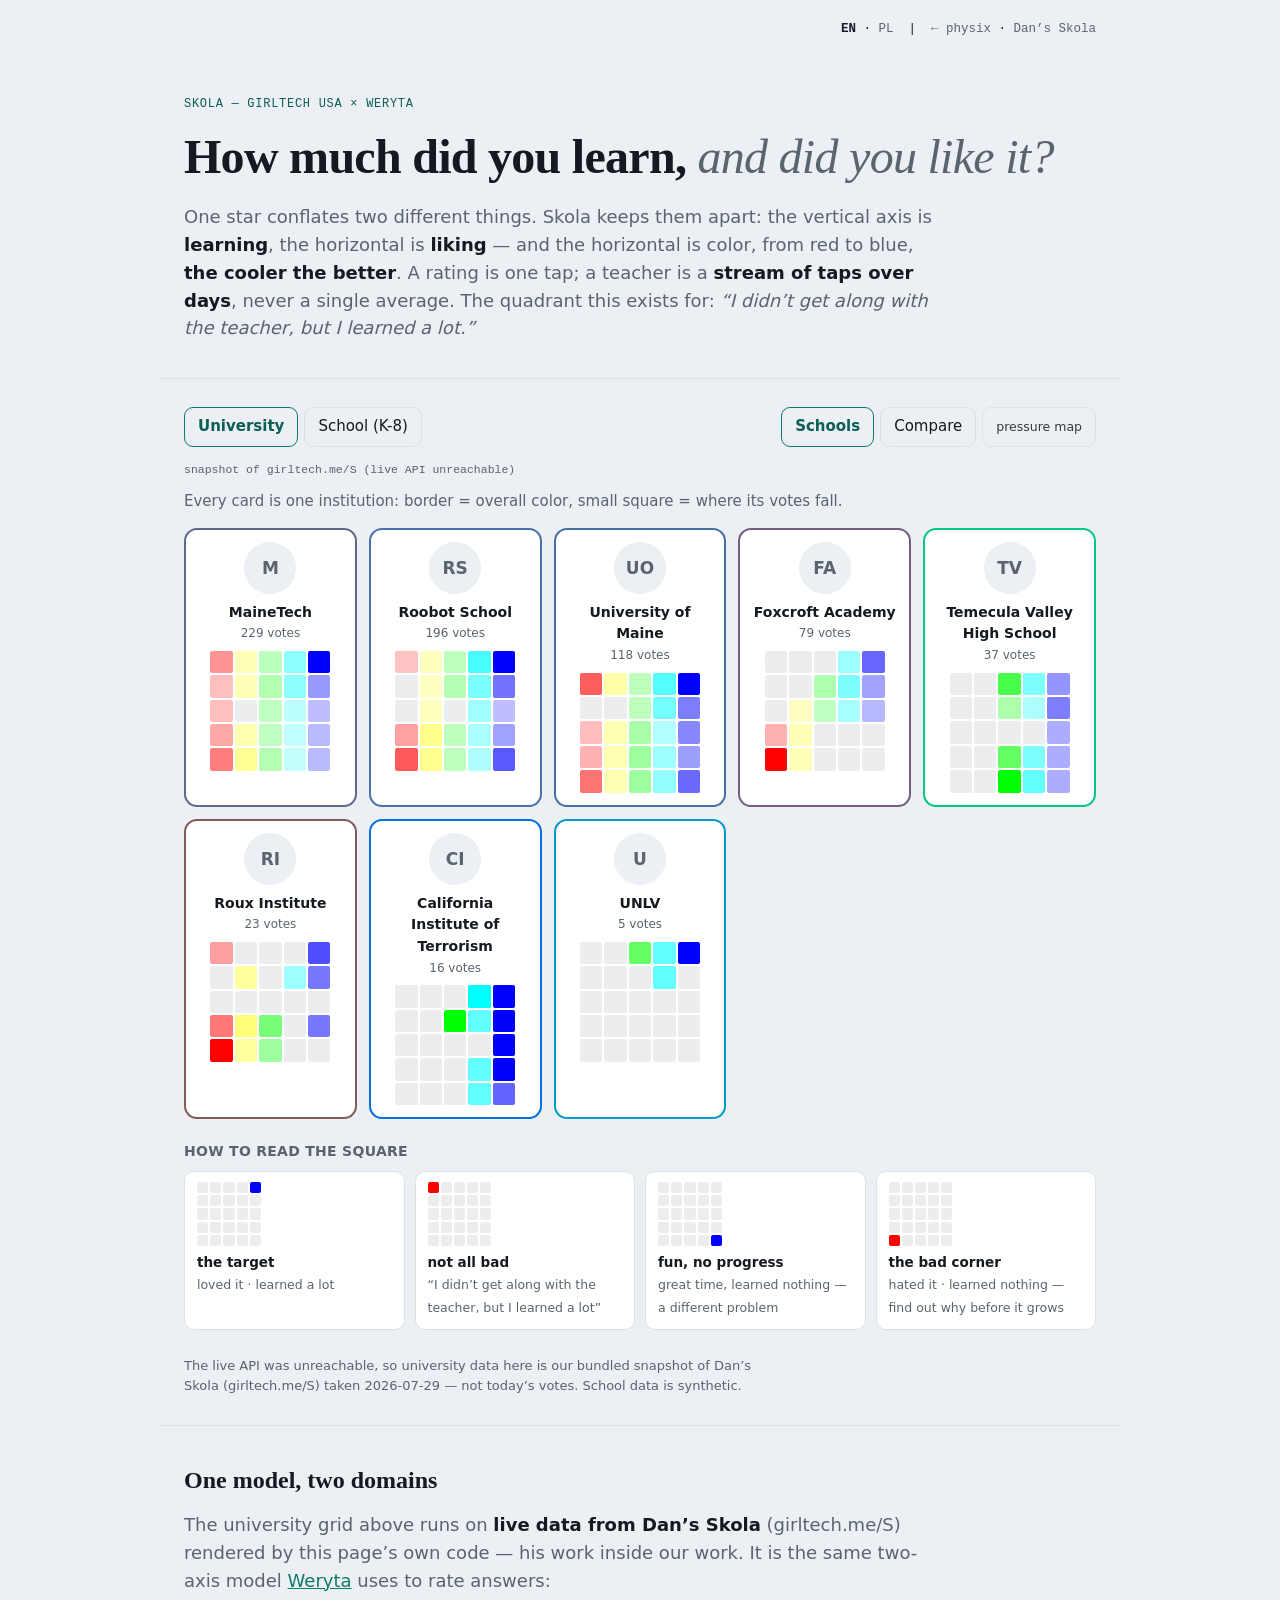
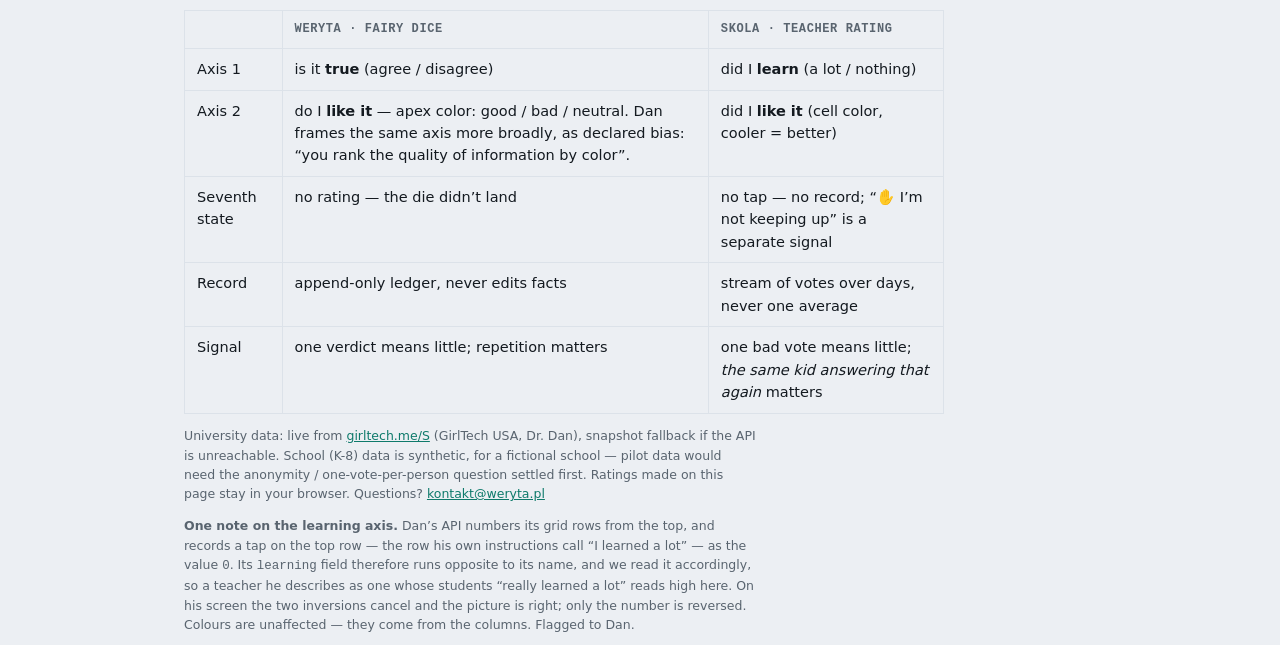
==== index.html @ 80bf125f "Skola — teacher rating on two axes (GirlTech USA × Weryta) Live data from Dan's Skola API (girltech." ====
<!doctype html>
<html lang="en">
<head>
<meta charset="utf-8">
<meta name="viewport" content="width=device-width, initial-scale=1">
<meta name="description" content="Skola — rate a teacher on two axes: how much you learned and how much you liked it. One tap. The same model as Weryta's Fairy Dice, in a second domain.">
<link rel="canonical" href="https://skola.weryta.com/">
<link rel="alternate" hreflang="en" href="https://skola.weryta.com/">
<link rel="alternate" hreflang="pl" href="https://skola.weryta.com/pl/">
<link rel="alternate" hreflang="x-default" href="https://skola.weryta.com/">
<title>Skola — teacher rating on two axes, one tap</title>
<style>
:root{
  --paper:#eceff3; --card:#ffffff; --ink:#141a20; --muted:#59646f;
  --line:#dce2e9; --accent:#0e7a6b; --accent-ink:#0b5f54;
  --serif:"Iowan Old Style",Georgia,"Times New Roman",serif;
  --sans:system-ui,-apple-system,"Segoe UI",Roboto,Helvetica,sans-serif;
  --mono:ui-monospace,"SF Mono","JetBrains Mono","Cascadia Code",Menlo,monospace;
}
@media (prefers-color-scheme:dark){:root{
  --paper:#0d1217; --card:#151c23; --ink:#e7edf3; --muted:#94a2b0;
  --line:#232d38; --accent:#39b7a2; --accent-ink:#5fcdb9;
}}
*{box-sizing:border-box}
body{background:var(--paper);color:var(--ink);font-family:var(--sans);line-height:1.55;margin:0;-webkit-font-smoothing:antialiased}
.wrap{max-width:960px;margin:0 auto;padding:0 24px}
.rule{max-width:960px;margin:28px auto;border:0;border-top:1px solid var(--line)}
.langsw{max-width:960px;margin:0 auto;padding:20px 24px 0;font-family:var(--mono);font-size:12.5px;text-align:right}
.langsw a{color:var(--muted);text-decoration:none}.langsw a.on{color:var(--ink);font-weight:700}.langsw a:hover{color:var(--accent)}
.hero{padding:56px 24px 8px;max-width:960px;margin:0 auto}
.eyebrow{font-family:var(--mono);font-size:12px;letter-spacing:.06em;color:var(--accent-ink);text-transform:uppercase;margin:0 0 18px}
h1{font-family:var(--serif);font-size:clamp(32px,5.4vw,48px);font-weight:600;line-height:1.06;letter-spacing:-.015em;margin:0;text-wrap:balance}
h1 .light{color:var(--muted);font-style:italic;font-weight:500}
h2{font-family:var(--serif);font-size:24px;font-weight:600;margin:36px 0 12px}
.lede{font-size:18px;color:var(--muted);max-width:66ch;margin:20px 0 0}
.lede strong{color:var(--ink);font-weight:600}
table.map{border-collapse:collapse;width:100%;max-width:760px;font-size:14.5px}
table.map th,table.map td{border:1px solid var(--line);padding:9px 12px;text-align:left;vertical-align:top}
table.map th{font-family:var(--mono);font-size:12px;letter-spacing:.05em;text-transform:uppercase;color:var(--muted)}
footer{padding:44px 24px 72px;color:var(--muted);font-size:12.5px}
footer .fnote{max-width:72ch}
a{color:var(--accent)}
</style>
</head>
<body>
<div class="langsw"><a class="on" href="/">EN</a> · <a href="/pl/">PL</a> &nbsp;|&nbsp; <a href="https://physix.weryta.com/">← physix</a> · <a href="https://girltech.me/S">Dan’s Skola</a></div>
<section class="hero">
  <p class="eyebrow">Skola — GirlTech USA × Weryta</p>
  <h1>How much did you learn, <span class="light">and did you like it?</span></h1>
  <p class="lede">One star conflates two different things. Skola keeps them apart:
  the vertical axis is <strong>learning</strong>, the horizontal is <strong>liking</strong> —
  and the horizontal is color, from red to blue, <strong>the cooler the better</strong>.
  A rating is one tap; a teacher is a <strong>stream of taps over days</strong>, never a single average.
  The quadrant this exists for: <em>“I didn’t get along with the teacher, but I learned a lot.”</em></p>
</section>
<hr class="rule">
<section class="wrap">
  <div id="skola"></div>
</section>
<hr class="rule">
<section class="wrap">
  <h2>One model, two domains</h2>
  <p class="lede" style="margin:0 0 16px">The university grid above runs on <strong>live data from Dan’s Skola</strong>
  (girltech.me/S) rendered by this page’s own code — his work inside our work. It is the same
  two-axis model <a href="https://weryta.pl">Weryta</a> uses to rate answers:</p>
  <table class="map">
    <tr><th></th><th>Weryta · Fairy Dice</th><th>Skola · teacher rating</th></tr>
    <tr><td>Axis 1</td><td>is it <strong>true</strong> (agree / disagree)</td><td>did I <strong>learn</strong> (a lot / nothing)</td></tr>
    <tr><td>Axis 2</td><td>do I <strong>like it</strong> — apex color: good / bad / neutral.
        Dan frames the same axis more broadly, as declared bias: “you rank the quality of information by color”.</td>
        <td>did I <strong>like it</strong> (cell color, cooler = better)</td></tr>
    <tr><td>Seventh state</td><td>no rating — the die didn’t land</td><td>no tap — no record; “✋ I’m not keeping up” is a separate signal</td></tr>
    <tr><td>Record</td><td>append-only ledger, never edits facts</td><td>stream of votes over days, never one average</td></tr>
    <tr><td>Signal</td><td>one verdict means little; repetition matters</td><td>one bad vote means little; <em>the same kid answering that again</em> matters</td></tr>
  </table>
</section>
<footer class="wrap">
  <p class="fnote">University data: live from <a href="https://girltech.me/S">girltech.me/S</a> (GirlTech USA, Dr. Dan),
  snapshot fallback if the API is unreachable. School (K-8) data is synthetic, for a fictional school —
  pilot data would need the anonymity / one-vote-per-person question settled first. Ratings made on this
  page stay in your browser. Questions? <a href="mailto:kontakt@weryta.pl">kontakt@weryta.pl</a></p>
  <p class="fnote" style="margin-top:12px"><strong>One note on the learning axis.</strong> Dan’s API numbers its
  grid rows from the top, and records a tap on the top row — the row his own instructions call “I learned a
  lot” — as the value <code>0</code>. Its <code>learning</code> field therefore runs opposite to its name, and
  we read it accordingly, so a teacher he describes as one whose students “really learned a lot” reads high
  here. On his screen the two inversions cancel and the picture is right; only the number is reversed. Colours
  are unaffected — they come from the columns. Flagged to Dan.</p>
</footer>
<script src="/assets/skola-data.js"></script>
<script src="/assets/skola.js"></script>
<script>Skola.mount(document.getElementById('skola'), { lang: 'en' });</script>
</body>
</html>
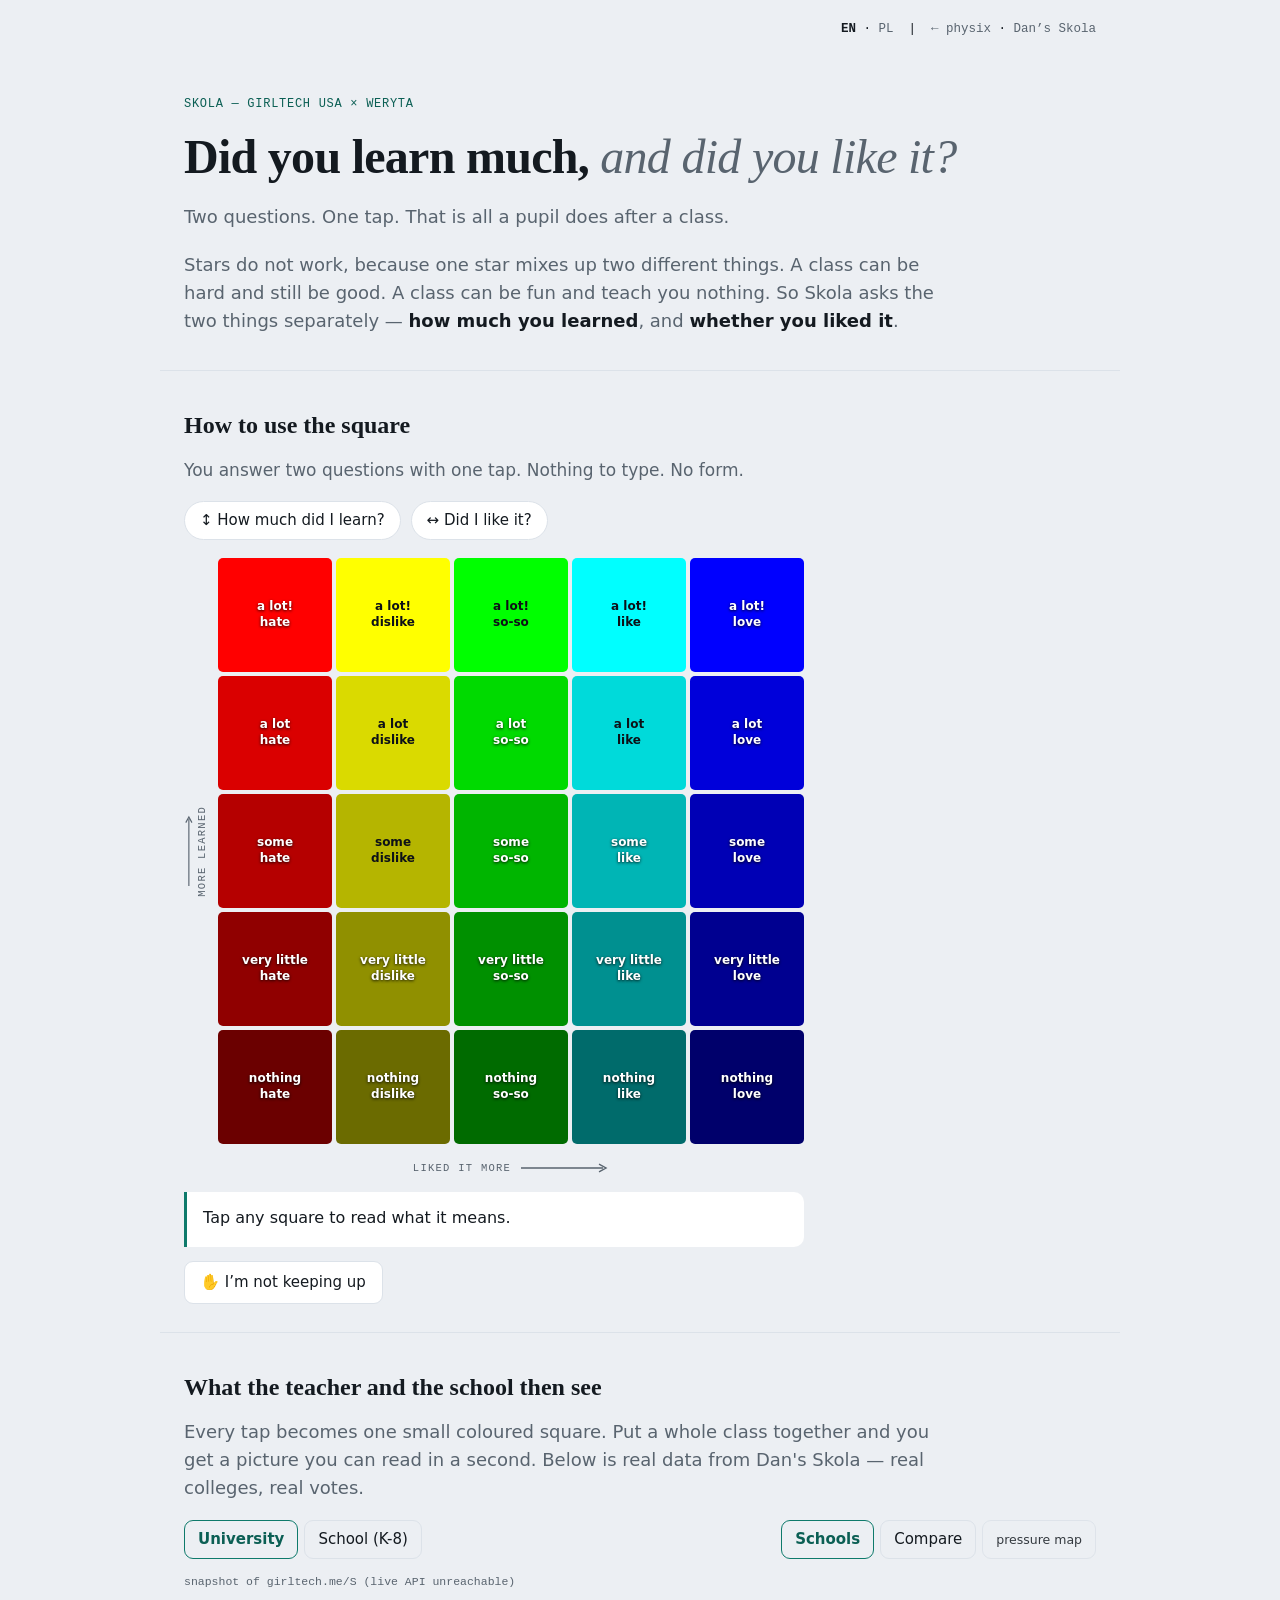
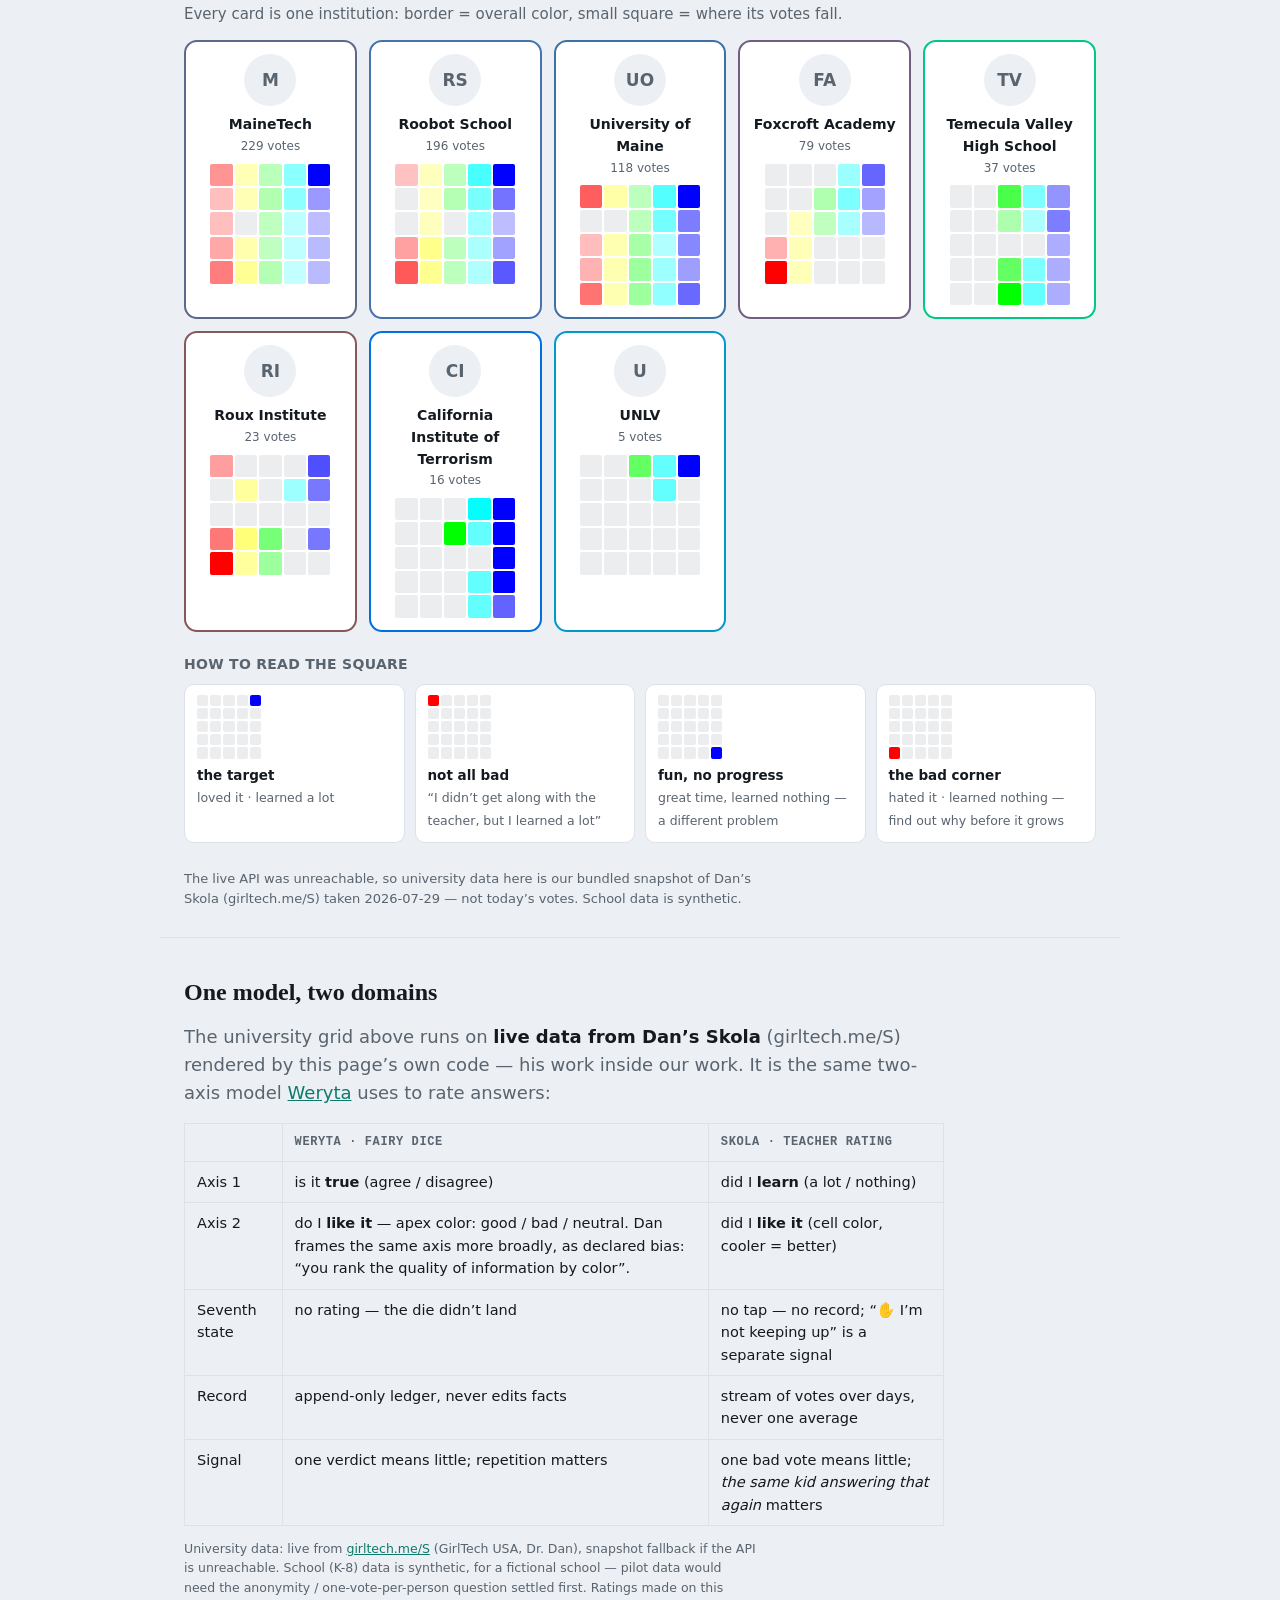
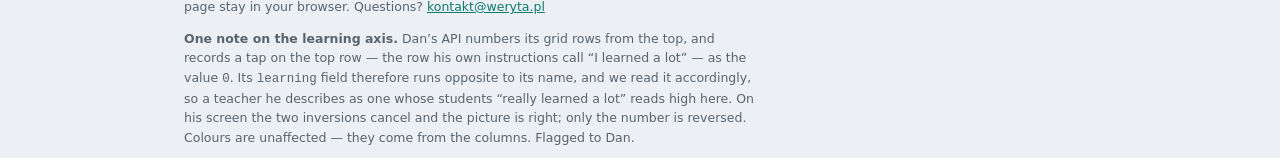
==== commit a7abaa14: "Big annotated square with axis arrows + plain-language copy - Skola.guide(): 5x5 explainer, all 25 c" ====
--- a/index.html
+++ b/index.html
@@ -43,18 +43,27 @@
 </style>
 </head>
 <body>
-<div class="langsw"><a class="on" href="/">EN</a> · <a href="/pl/">PL</a> &nbsp;|&nbsp; <a href="https://physix.weryta.com/">← physix</a> · <a href="https://girltech.me/S">Dan’s Skola</a></div>
+<div class="langsw"><a class="on" href="./">EN</a> · <a href="pl/">PL</a> &nbsp;|&nbsp; <a href="https://physix.weryta.com/">← physix</a> · <a href="https://girltech.me/S">Dan’s Skola</a></div>
 <section class="hero">
   <p class="eyebrow">Skola — GirlTech USA × Weryta</p>
-  <h1>How much did you learn, <span class="light">and did you like it?</span></h1>
-  <p class="lede">One star conflates two different things. Skola keeps them apart:
-  the vertical axis is <strong>learning</strong>, the horizontal is <strong>liking</strong> —
-  and the horizontal is color, from red to blue, <strong>the cooler the better</strong>.
-  A rating is one tap; a teacher is a <strong>stream of taps over days</strong>, never a single average.
-  The quadrant this exists for: <em>“I didn’t get along with the teacher, but I learned a lot.”</em></p>
+  <h1>Did you learn much, <span class="light">and did you like it?</span></h1>
+  <p class="lede">Two questions. One tap. That is all a pupil does after a class.</p>
+  <p class="lede">Stars do not work, because one star mixes up two different things.
+  A class can be hard and still be good. A class can be fun and teach you nothing.
+  So Skola asks the two things separately — <strong>how much you learned</strong>,
+  and <strong>whether you liked it</strong>.</p>
 </section>
 <hr class="rule">
 <section class="wrap">
+  <h2>How to use the square</h2>
+  <div id="skola-guide"></div>
+</section>
+<hr class="rule">
+<section class="wrap">
+  <h2>What the teacher and the school then see</h2>
+  <p class="lede" style="margin:0 0 18px">Every tap becomes one small coloured square.
+  Put a whole class together and you get a picture you can read in a second.
+  Below is real data from Dan's Skola — real colleges, real votes.</p>
   <div id="skola"></div>
 </section>
 <hr class="rule">
@@ -86,8 +95,11 @@
   here. On his screen the two inversions cancel and the picture is right; only the number is reversed. Colours
   are unaffected — they come from the columns. Flagged to Dan.</p>
 </footer>
-<script src="/assets/skola-data.js"></script>
-<script src="/assets/skola.js"></script>
-<script>Skola.mount(document.getElementById('skola'), { lang: 'en' });</script>
+<script src="assets/skola-data.js"></script>
+<script src="assets/skola.js"></script>
+<script>
+Skola.guide(document.getElementById('skola-guide'), 'en');
+Skola.mount(document.getElementById('skola'), { lang: 'en' });
+</script>
 </body>
 </html>
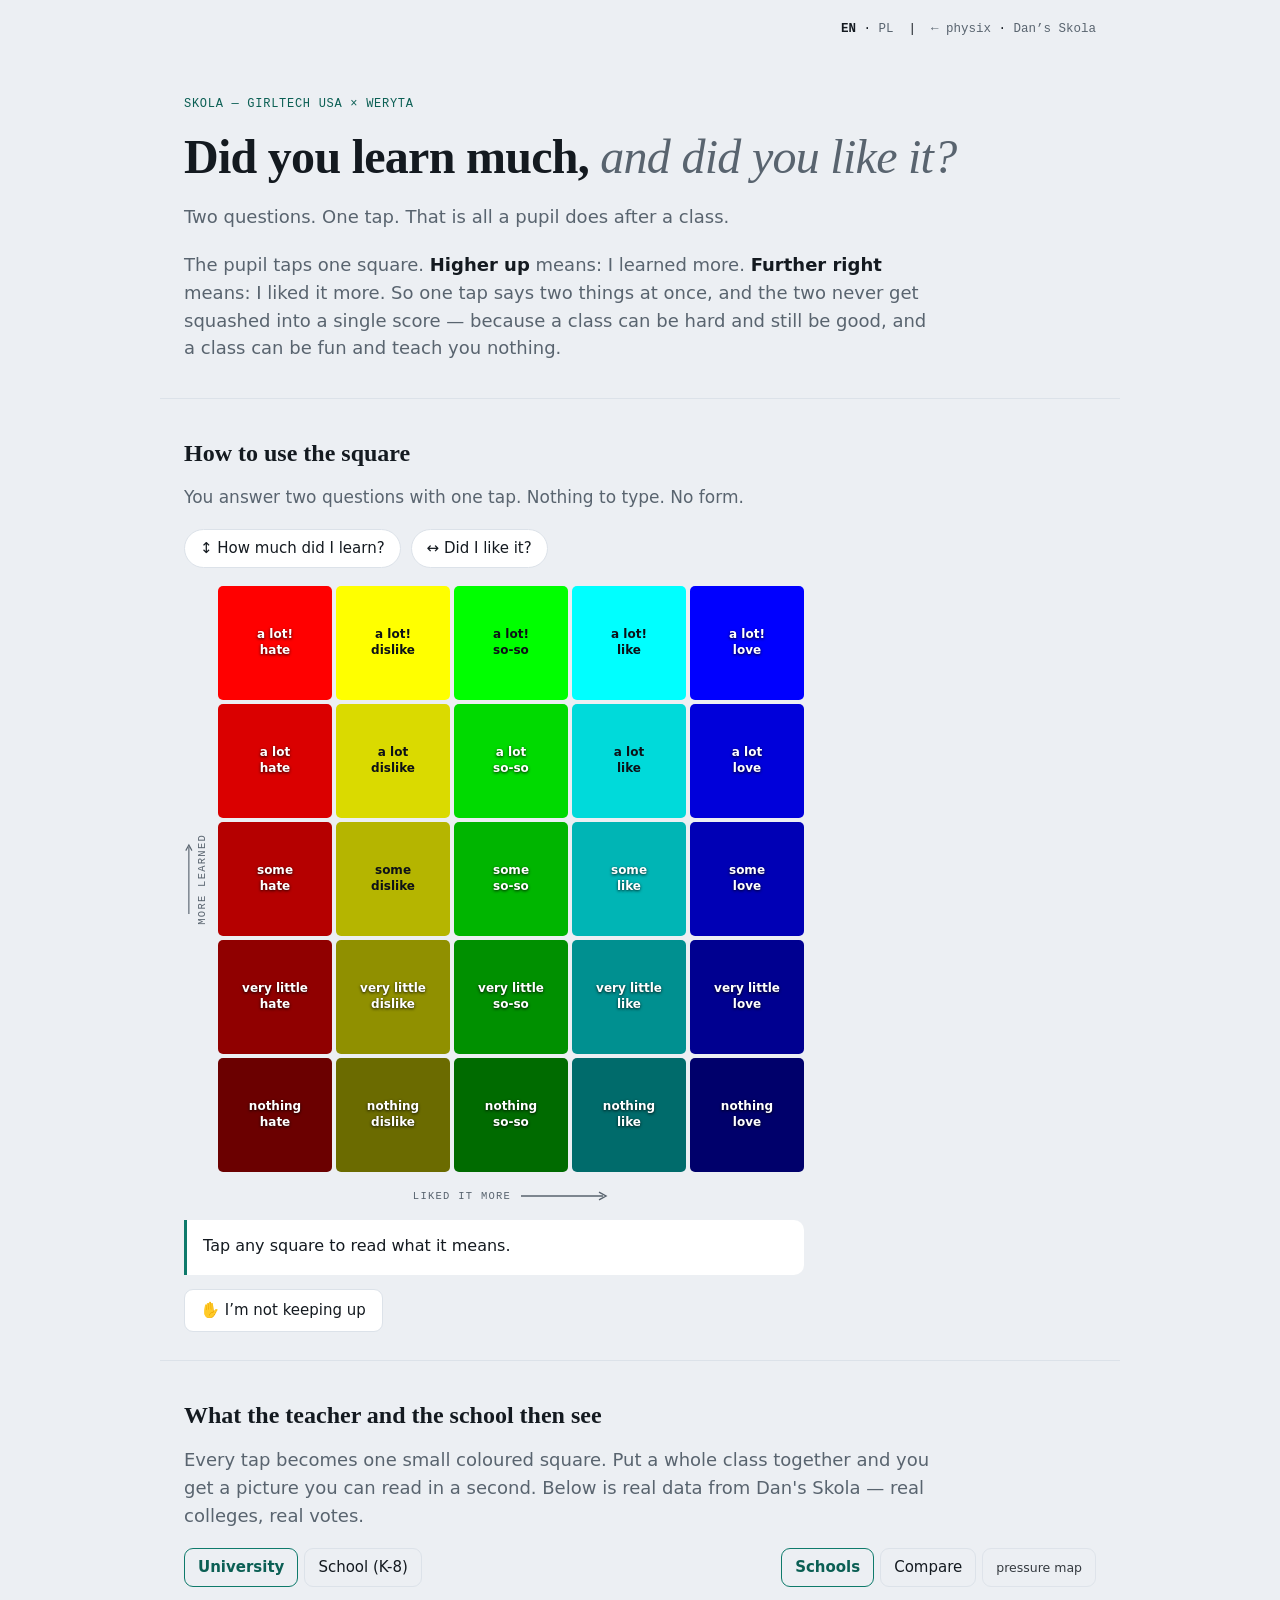
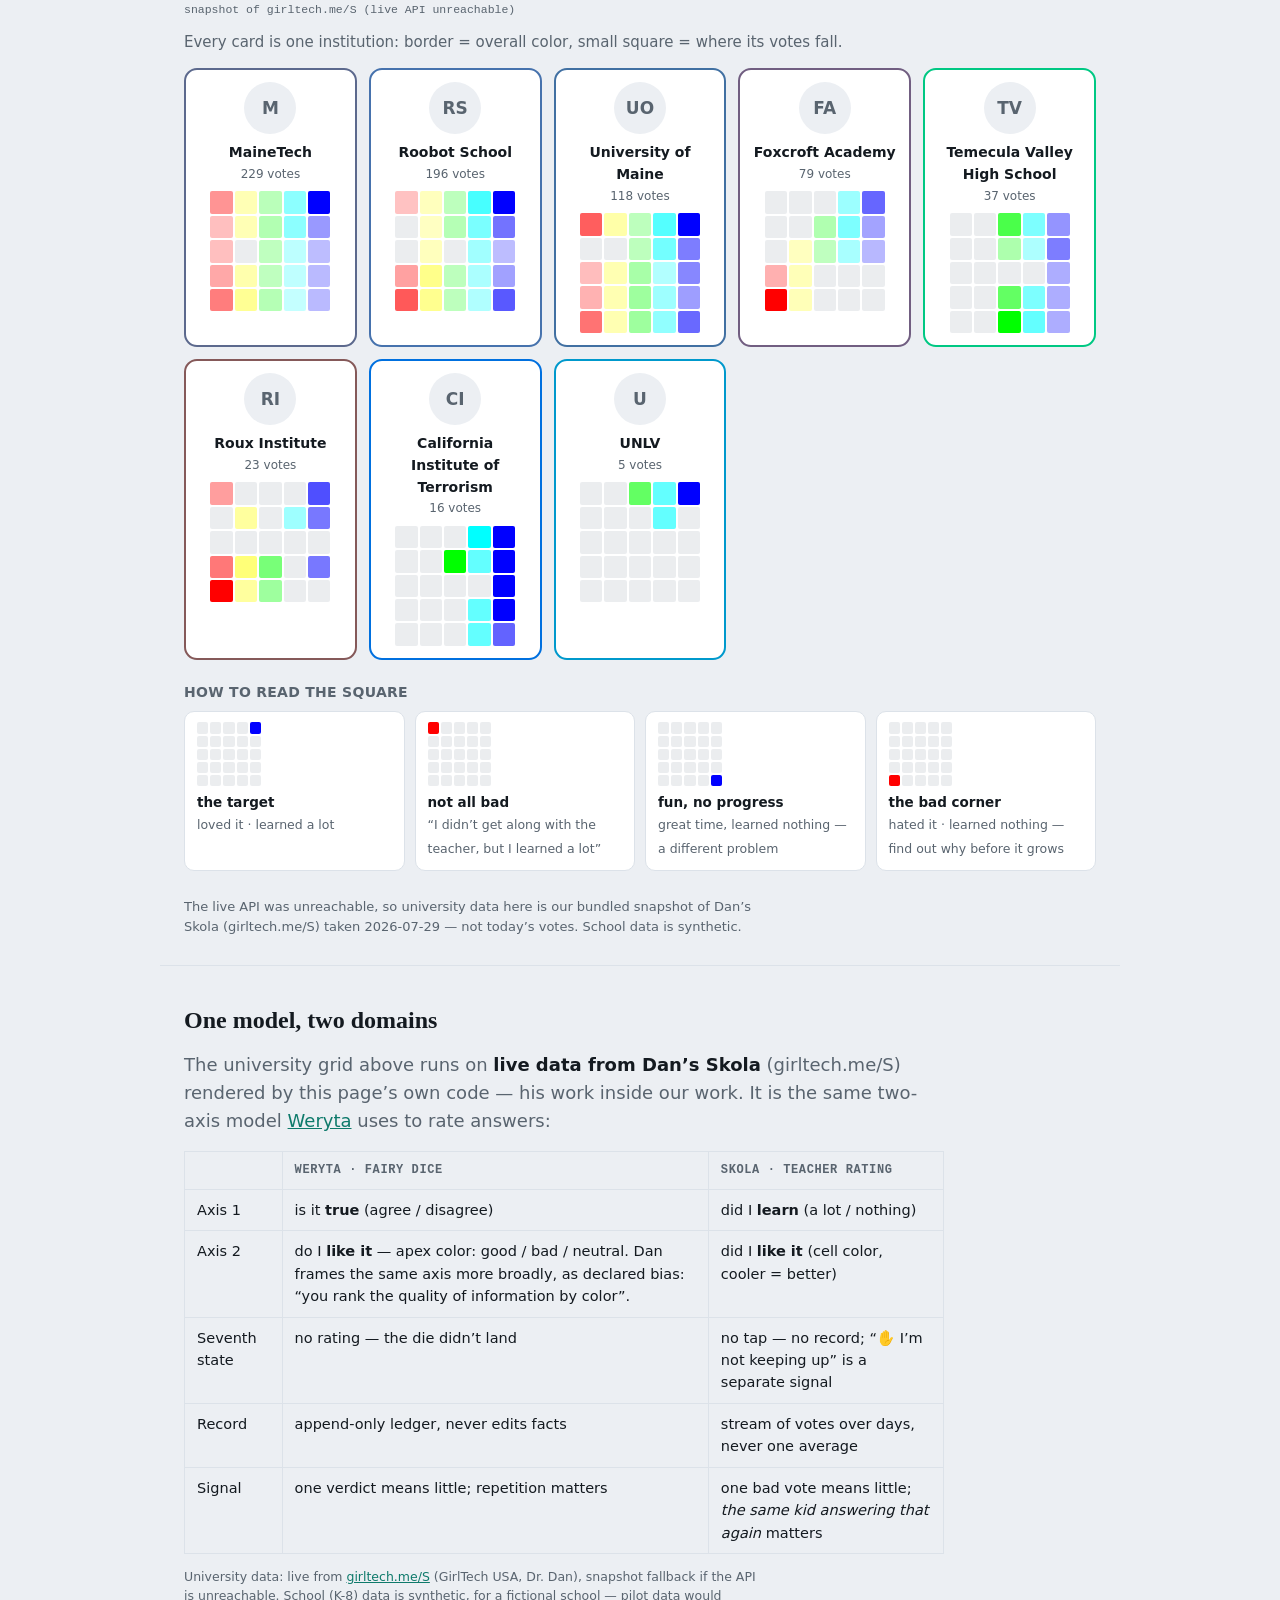
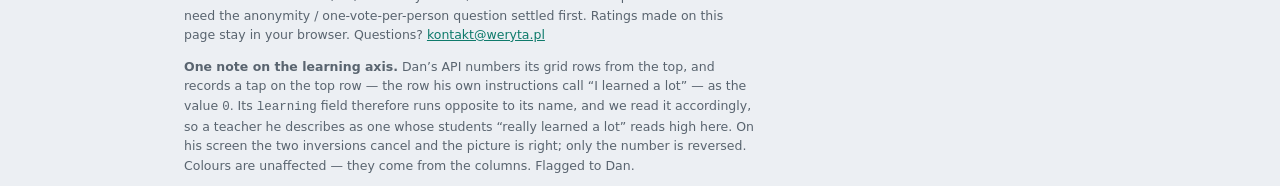
==== commit 68e56430: "Drop the star metaphor; show liking % beside learning % A pupil never sees a star, so opening with s" ====
--- a/index.html
+++ b/index.html
@@ -48,10 +48,10 @@
   <p class="eyebrow">Skola — GirlTech USA × Weryta</p>
   <h1>Did you learn much, <span class="light">and did you like it?</span></h1>
   <p class="lede">Two questions. One tap. That is all a pupil does after a class.</p>
-  <p class="lede">Stars do not work, because one star mixes up two different things.
-  A class can be hard and still be good. A class can be fun and teach you nothing.
-  So Skola asks the two things separately — <strong>how much you learned</strong>,
-  and <strong>whether you liked it</strong>.</p>
+  <p class="lede">The pupil taps one square. <strong>Higher up</strong> means: I learned more.
+  <strong>Further right</strong> means: I liked it more. So one tap says two things at once,
+  and the two never get squashed into a single score — because a class can be hard and still
+  be good, and a class can be fun and teach you nothing.</p>
 </section>
 <hr class="rule">
 <section class="wrap">
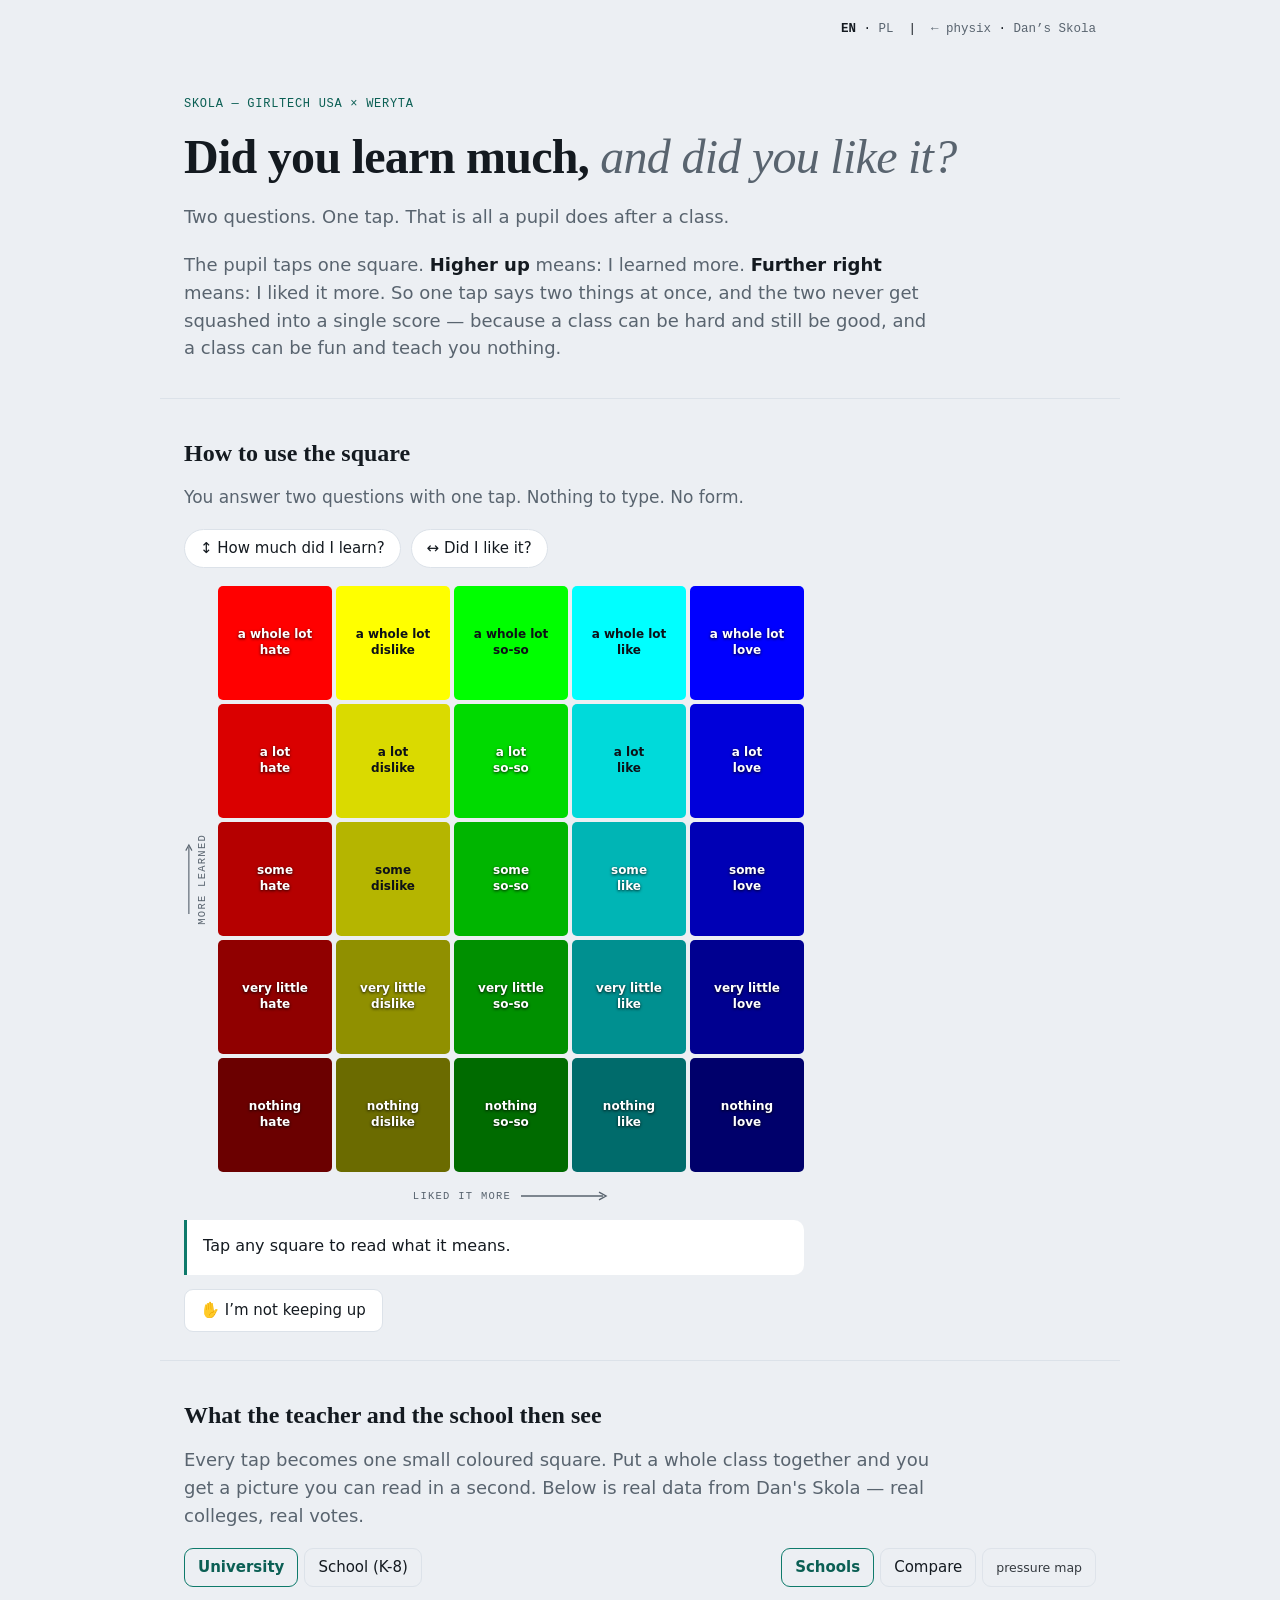
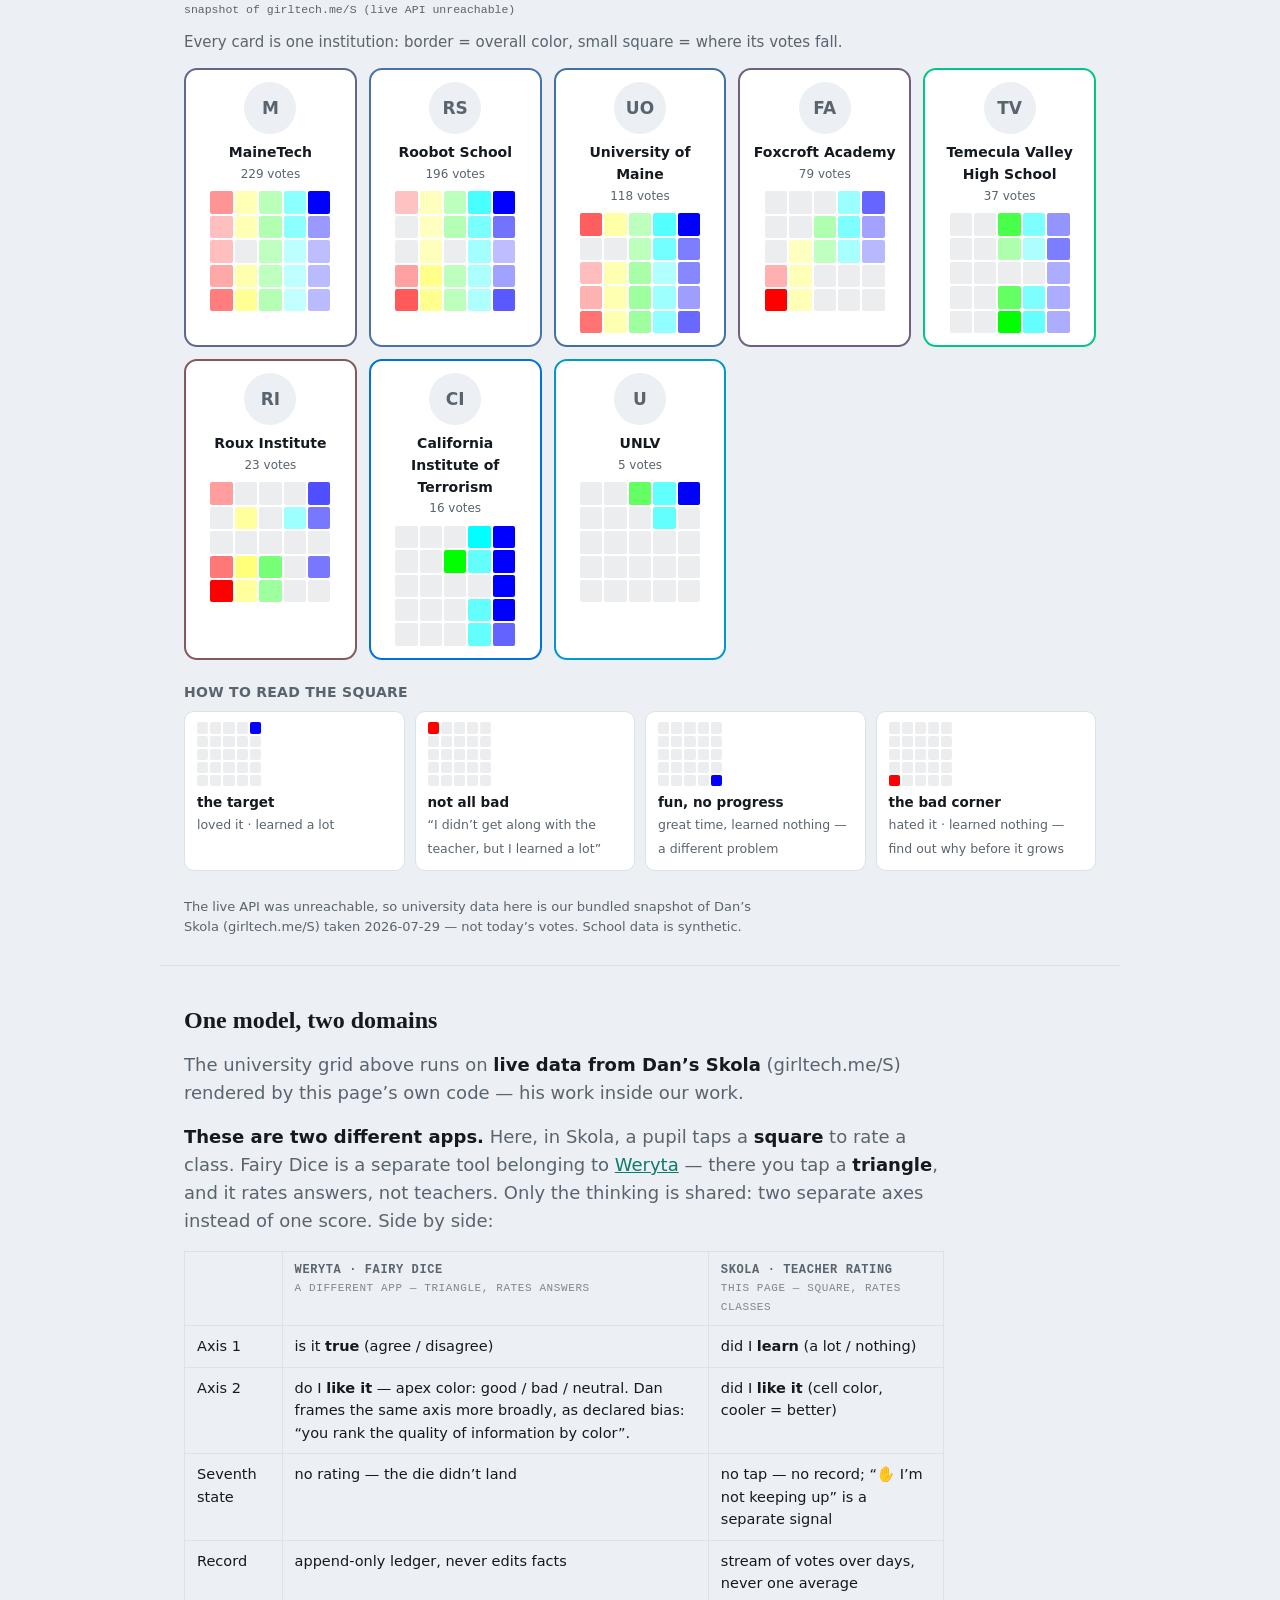
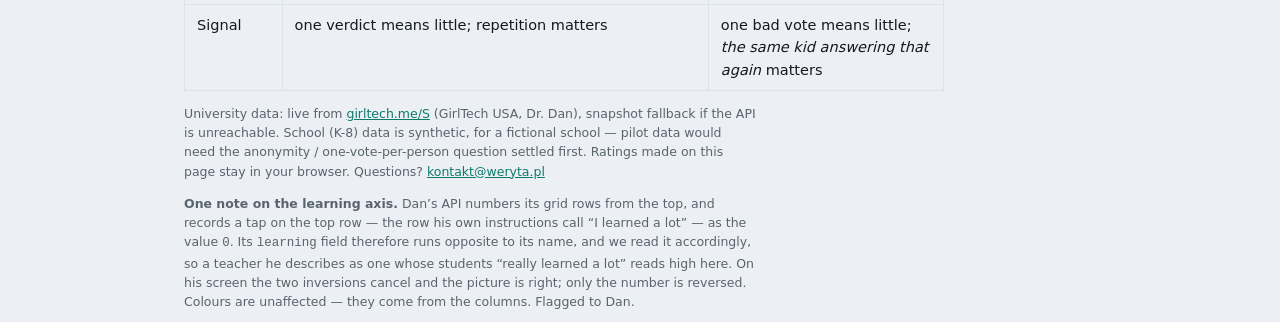
==== commit c8416557: "Stop Skola and the Physix triangle bleeding into each other The rating box inside a teacher subpage " ====
--- a/index.html
+++ b/index.html
@@ -70,10 +70,14 @@
 <section class="wrap">
   <h2>One model, two domains</h2>
   <p class="lede" style="margin:0 0 16px">The university grid above runs on <strong>live data from Dan’s Skola</strong>
-  (girltech.me/S) rendered by this page’s own code — his work inside our work. It is the same
-  two-axis model <a href="https://weryta.pl">Weryta</a> uses to rate answers:</p>
+  (girltech.me/S) rendered by this page’s own code — his work inside our work.</p>
+  <p class="lede" style="margin:0 0 16px"><strong>These are two different apps.</strong> Here, in Skola,
+  a pupil taps a <strong>square</strong> to rate a class. Fairy Dice is a separate tool belonging to
+  <a href="https://weryta.pl">Weryta</a> — there you tap a <strong>triangle</strong>, and it rates
+  answers, not teachers. Only the thinking is shared: two separate axes instead of one score.
+  Side by side:</p>
   <table class="map">
-    <tr><th></th><th>Weryta · Fairy Dice</th><th>Skola · teacher rating</th></tr>
+    <tr><th></th><th>Weryta · Fairy Dice<br><span style="font-weight:400;font-size:11px;opacity:.75">a different app — triangle, rates answers</span></th><th>Skola · teacher rating<br><span style="font-weight:400;font-size:11px;opacity:.75">this page — square, rates classes</span></th></tr>
     <tr><td>Axis 1</td><td>is it <strong>true</strong> (agree / disagree)</td><td>did I <strong>learn</strong> (a lot / nothing)</td></tr>
     <tr><td>Axis 2</td><td>do I <strong>like it</strong> — apex color: good / bad / neutral.
         Dan frames the same axis more broadly, as declared bias: “you rank the quality of information by color”.</td>
